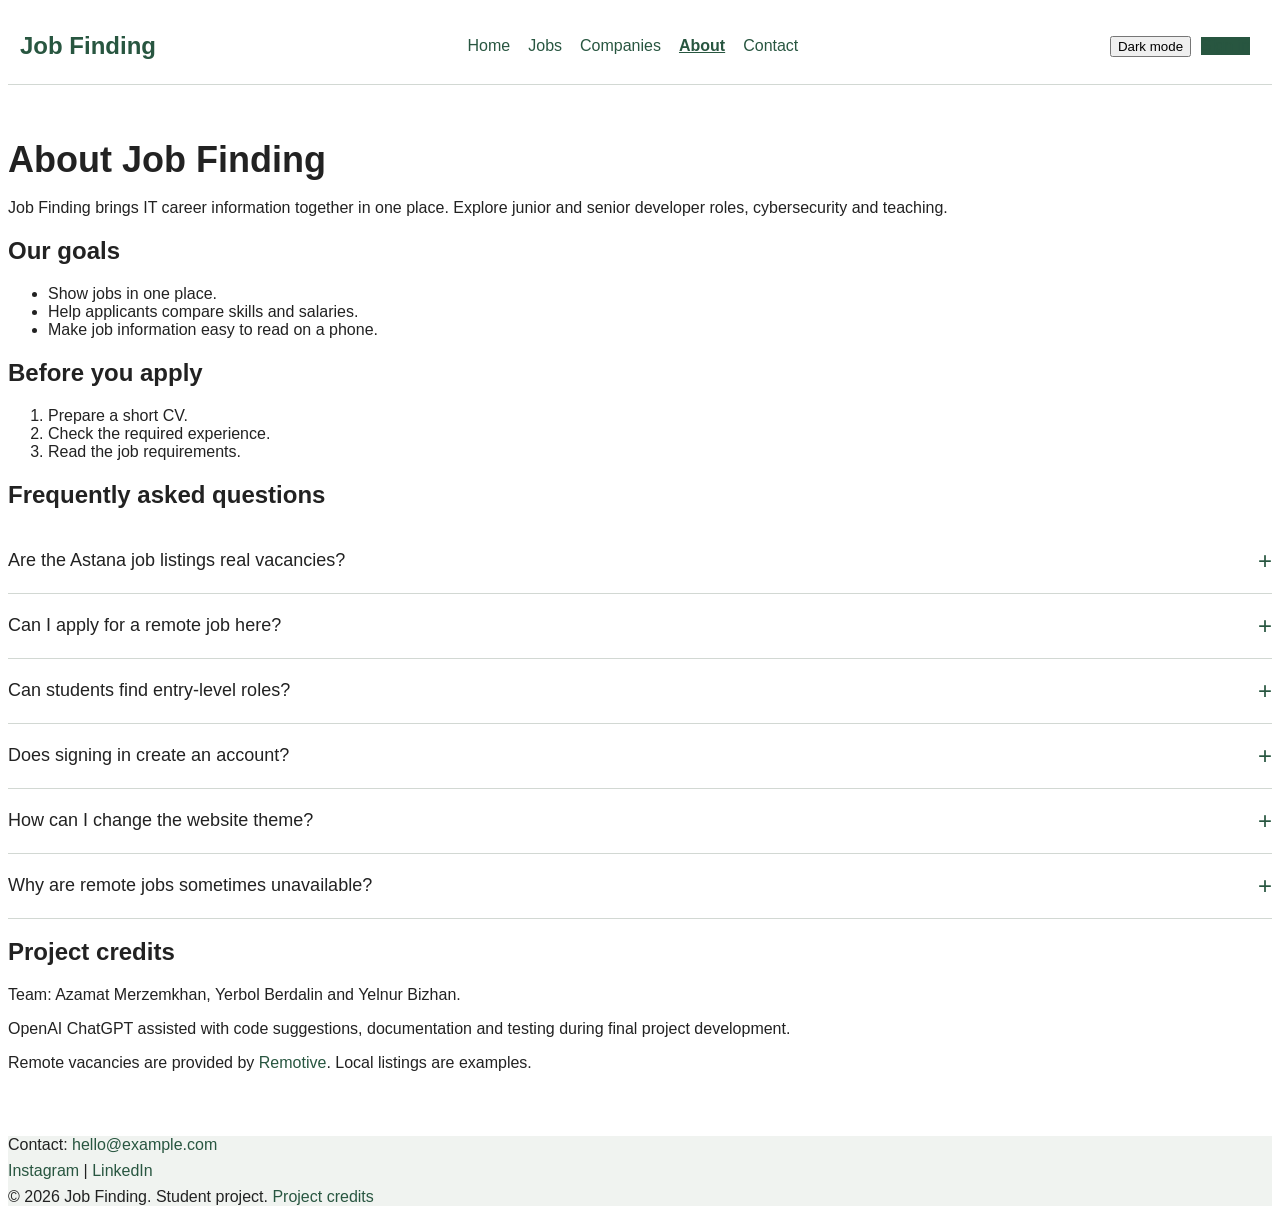
==== about.html @ 55d86b58 "Enhance About page with new features and FAQ Added theme toggle button and sign-in link to header. E" ====
<!DOCTYPE html>
<html lang="en">
<head>
    <meta charset="UTF-8">
    <meta name="viewport" content="width=device-width, initial-scale=1.0">
    <title>About - Job Finding</title>
    <link rel="stylesheet" href="css/bootstrap.min.css">
    <link rel="stylesheet" href="css/style.css">
    <script src="js/jquery-3.7.1.min.js" defer></script>
    <script src="js/script.js" defer></script>
</head>
<body>
    <header class="container">
        <a class="logo" href="index.html">Job Finding</a>
        <nav>
                <a href="index.html">Home</a>
                <a href="jobs.html">Jobs</a>
                <a href="companies.html">Companies</a>
                <a class="active" href="about.html">About</a>
                <a href="contact.html">Contact</a>
        </nav>
        <div class="header-tools">
            <button id="theme-toggle" class="btn btn-outline-secondary btn-sm" type="button" aria-pressed="false">Dark mode</button>
            <a id="sign-in-link" href="contact.html#sign-in" class="btn btn-primary btn-sm">Sign in</a>
            <span id="account-status" role="status"></span>
            <button id="sign-out" class="btn btn-outline-secondary btn-sm" type="button" hidden>Sign out</button>
        </div>
    </header>
    <main class="container">
        <h1>About Job Finding</h1>
        <p>Job Finding brings IT career information together in one place. Explore junior and senior developer roles, cybersecurity and teaching.</p>
        <h2>Our goals</h2>
        <ul>
            <li>Show jobs in one place.</li>
            <li>Help applicants compare skills and salaries.</li>
            <li>Make job information easy to read on a phone.</li>
        </ul>
        <h2>Before you apply</h2>
        <ol>
            <li>Prepare a short CV.</li>
            <li>Check the required experience.</li>
            <li>Read the job requirements.</li>
        </ol>
        <section id="faq" class="mt-4" aria-labelledby="faq-title">
            <h2 id="faq-title">Frequently asked questions</h2>
            <div class="faq-item">
                <h3><button class="faq-question" type="button" aria-expanded="false" aria-controls="faq-answer-1">Are the Astana job listings real vacancies?<span class="faq-indicator" aria-hidden="true">+</span></button></h3>
                <div id="faq-answer-1" class="faq-answer"><p>The four Astana listings are examples for this student project. The remote jobs section loads real listings from Remotive.</p></div>
            </div>
            <div class="faq-item">
                <h3><button class="faq-question" type="button" aria-expanded="false" aria-controls="faq-answer-2">Can I apply for a remote job here?<span class="faq-indicator" aria-hidden="true">+</span></button></h3>
                <div id="faq-answer-2" class="faq-answer"><p>Open a listing on Remotive to read its requirements and application instructions. Applications are handled by the original provider.</p></div>
            </div>
            <div class="faq-item">
                <h3><button class="faq-question" type="button" aria-expanded="false" aria-controls="faq-answer-3">Can students find entry-level roles?<span class="faq-indicator" aria-hidden="true">+</span></button></h3>
                <div id="faq-answer-3" class="faq-answer"><p>Search for junior, intern or entry-level roles and compare the required experience before applying.</p></div>
            </div>
            <div class="faq-item">
                <h3><button class="faq-question" type="button" aria-expanded="false" aria-controls="faq-answer-4">Does signing in create an account?<span class="faq-indicator" aria-hidden="true">+</span></button></h3>
                <div id="faq-answer-4" class="faq-answer"><p>No. Demo sign-in stores your name and email only in this browser. It is not a verified account or secure authentication service.</p></div>
            </div>
            <div class="faq-item">
                <h3><button class="faq-question" type="button" aria-expanded="false" aria-controls="faq-answer-5">How can I change the website theme?<span class="faq-indicator" aria-hidden="true">+</span></button></h3>
                <div id="faq-answer-5" class="faq-answer"><p>Use the Light mode or Dark mode button in the header. Your choice is saved and applies to all pages.</p></div>
            </div>
            <div class="faq-item">
                <h3><button class="faq-question" type="button" aria-expanded="false" aria-controls="faq-answer-6">Why are remote jobs sometimes unavailable?<span class="faq-indicator" aria-hidden="true">+</span></button></h3>
                <div id="faq-answer-6" class="faq-answer"><p>The API may be unavailable or the connection may fail. Use Load jobs to retry. Loaded listings are cached for six hours to reduce requests.</p></div>
            </div>
        </section>
        <section id="credits" class="mt-4">
            <h2>Project credits</h2>
            <p>Team: Azamat Merzemkhan, Yerbol Berdalin and Yelnur Bizhan.</p>
            <p>OpenAI ChatGPT assisted with code suggestions, documentation and testing during final project development.</p>
            <p>Remote vacancies are provided by <a href="https://remotive.com/">Remotive</a>. Local listings are examples.</p>
        </section>
    </main>
    <footer class="text-center p-4">
        <p>Contact: <a href="mailto:hello@example.com">hello@example.com</a></p>
        <a href="https://www.instagram.com/">Instagram</a> | <a href="https://www.linkedin.com/">LinkedIn</a>
        <p>© 2026 Job Finding. Student project. <a href="about.html#credits">Project credits</a></p>
    </footer>
</body>
</html>
---- css/style.css ----
@font-face {
    font-family: JobFont;
    src: url("../fonts/font.ttf");
}

:root {
    --blue: #285640;
    --light: #f0f3f0;
    --text: #222;
}

body {
    font-family: JobFont, Arial, sans-serif;
    color: var(--text);
    background: #fff;
}

header {
    display: flex;
    justify-content: space-between;
    align-items: center;
    padding: 24px 12px;
    border-bottom: 1px solid #ddd;
}

.logo {
    font-size: 24px;
    font-weight: bold;
}

a {
    color: var(--blue);
    text-decoration: none;
}

nav {
    display: flex;
    gap: 18px;
    flex-wrap: wrap;
}

a:hover,
a:focus {
    text-decoration: underline;
}

.active {
    font-weight: bold;
    text-decoration: underline;
}

main {
    padding-top: 30px;
    padding-bottom: 40px;
    min-height: 65vh;
}

h1 {
    font-size: 36px;
    margin-bottom: 18px;
}

h2 {
    font-size: 24px;
}

h3 {
    font-size: 20px;
}

#intro {
    position: relative;
    background: var(--light);
    padding: 30px;
}

.tag {
    display: inline-block;
    color: var(--blue);
    margin-bottom: 12px;
    font-size: 14px;
}

.steps {
    display: grid;
    grid-template-columns: repeat(3, 1fr);
    gap: 16px;
}

.box {
    border: 1px solid #ddd;
    padding: 20px;
    height: 100%;
}

.steps .box:nth-child(2) {
    background: var(--light);
}

.btn-primary {
    background: var(--blue);
    border-color: var(--blue);
}

.btn-primary:hover,
.btn-primary:focus {
    background: #1c3c2d;
}

.work {
    width: 100%;
    max-width: 600px;
}

table {
    width: 100%;
    border-collapse: collapse;
}

th,
td {
    border: 1px solid #ccc;
    padding: 10px;
}

tr:nth-child(even) {
    background: var(--light);
}

form {
    max-width: 450px;
}

label {
    display: block;
    margin-top: 12px;
}

input {
    width: 100%;
    padding: 8px;
    border: 1px solid #aaa;
}

input:focus {
    outline: 2px solid var(--blue);
}

footer {
    background: var(--light);
}

footer p {
    margin: 8px 0;
}

@media (max-width: 992px) {
    .steps {
        grid-template-columns: repeat(2, 1fr);
    }

    h1 {
        font-size: 30px;
    }

    nav {
        gap: 12px;
    }
}

@media (max-width: 576px) {
    header {
        flex-direction: column;
        gap: 15px;
    }

    nav {
        justify-content: center;
    }

    .steps {
        grid-template-columns: 1fr;
    }

    h1 {
        font-size: 26px;
    }

    #intro {
        padding: 20px;
    }

    th,
    td {
        padding: 6px;
        font-size: 13px;
    }
}

.gallery-thumb img {
    display: block;
    width: 100%;
    aspect-ratio: 3 / 2;
    object-fit: cover;
}

#gallery-dialog {
    width: min(92vw, 800px);
}

#gallery-dialog::backdrop {
    background: rgb(0 0 0 / 75%);
}

#gallery-photo {
    display: block;
    width: 100%;
    max-height: 68vh;
    object-fit: contain;
}

#job-dialog {
    width: min(92vw, 460px);
}

#job-dialog::backdrop {
    background: rgb(0 0 0 / 65%);
}
/* Final project */
:root {
    --page: #ffffff;
    --line: #d2d8d3;
}
html[data-bs-theme="dark"] {
    --blue: #9cdbb9;
    --light: #23352c;
    --text: #edf4ef;
    --page: #16221c;
    --line: #506559;
    color-scheme: dark;
}
body {
    background: var(--page);
}
header {
    flex-wrap: wrap;
    gap: 18px;
}
.header-tools {
    display: flex;
    flex-wrap: wrap;
    gap: 10px;
    align-items: center;
}
#account-status {
    font-size: 14px;
    overflow-wrap: anywhere;
}
header, .box, th, td {
    border-color: var(--line);
}
html[data-bs-theme="dark"] input,
html[data-bs-theme="dark"] select,
html[data-bs-theme="dark"] dialog {
    background: var(--page);
    color: var(--text);
    border-color: var(--line);
}
html[data-bs-theme="dark"] .btn-primary {
    background: #9cdbb9;
    color: #14251b;
    border-color: #9cdbb9;
}
html[data-bs-theme="dark"] .btn-primary:hover {
    background: #b8ebcd;
}
html[data-bs-theme="dark"] .btn-outline-secondary {
    color: #e1eee5;
    border-color: #91aa9b;
}
html[data-bs-theme="dark"] .btn-outline-danger,
html[data-bs-theme="dark"] .text-danger {
    color: #ff9f9f !important;
}
html[data-bs-theme="dark"] .text-success {
    color: #9cdbb9 !important;
}
.faq-item {
    border-bottom: 1px solid var(--line);
}
.faq-item h3 {
    margin: 0;
}
.faq-question {
    display: flex;
    justify-content: space-between;
    align-items: center;
    gap: 16px;
    width: 100%;
    border: 0;
    padding: 18px 0;
    background: transparent;
    color: var(--text);
    text-align: left;
    font-size: 18px;
}
.faq-indicator {
    color: var(--blue);
    font-size: 24px;
}
.faq-answer {
    display: none;
    padding: 0 0 12px;
}
.remote-card {
    overflow-wrap: anywhere;
}
[hidden] {
    display: none !important;
}
@media (max-width: 576px) {
    .header-tools {
        justify-content: center;
    }
    #api-results .box {
        padding: 16px;
    }
}
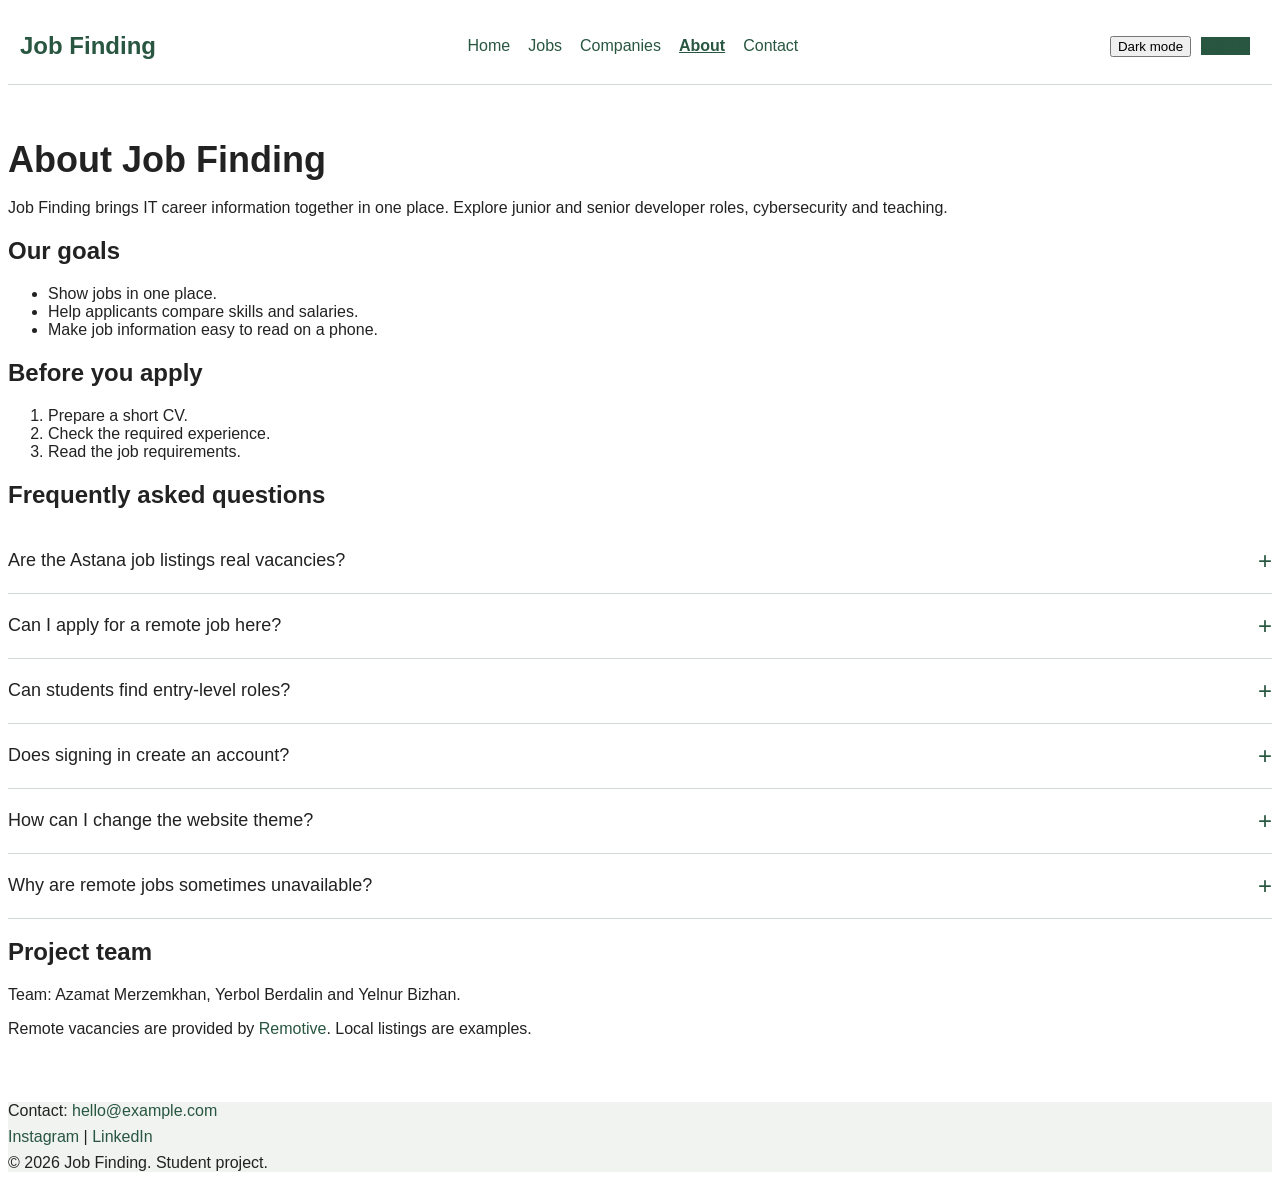
==== commit f754e076: "Change 'Project credits' to 'Project team' Updated section header and removed credits paragraph." ====
--- a/about.html
+++ b/about.html
@@ -5,9 +5,7 @@
     <meta name="viewport" content="width=device-width, initial-scale=1.0">
     <title>About - Job Finding</title>
     <link rel="stylesheet" href="css/bootstrap.min.css">
-    <link rel="stylesheet" href="css/style.css">
-    <script src="js/jquery-3.7.1.min.js" defer></script>
-    <script src="js/script.js" defer></script>
+    <link rel="stylesheet" href="css/style.css?v=final1">
 </head>
 <body>
     <header class="container">
@@ -68,17 +66,18 @@
                 <div id="faq-answer-6" class="faq-answer"><p>The API may be unavailable or the connection may fail. Use Load jobs to retry. Loaded listings are cached for six hours to reduce requests.</p></div>
             </div>
         </section>
-        <section id="credits" class="mt-4">
-            <h2>Project credits</h2>
+        <section id="team" class="mt-4">
+            <h2>Project team</h2>
             <p>Team: Azamat Merzemkhan, Yerbol Berdalin and Yelnur Bizhan.</p>
-            <p>OpenAI ChatGPT assisted with code suggestions, documentation and testing during final project development.</p>
             <p>Remote vacancies are provided by <a href="https://remotive.com/">Remotive</a>. Local listings are examples.</p>
         </section>
     </main>
     <footer class="text-center p-4">
         <p>Contact: <a href="mailto:hello@example.com">hello@example.com</a></p>
         <a href="https://www.instagram.com/">Instagram</a> | <a href="https://www.linkedin.com/">LinkedIn</a>
-        <p>© 2026 Job Finding. Student project. <a href="about.html#credits">Project credits</a></p>
+        <p>© 2026 Job Finding. Student project.</p>
     </footer>
+    <script src="js/jquery-3.7.1.min.js?v=final1"></script>
+    <script src="js/script.js?v=final1"></script>
 </body>
 </html>
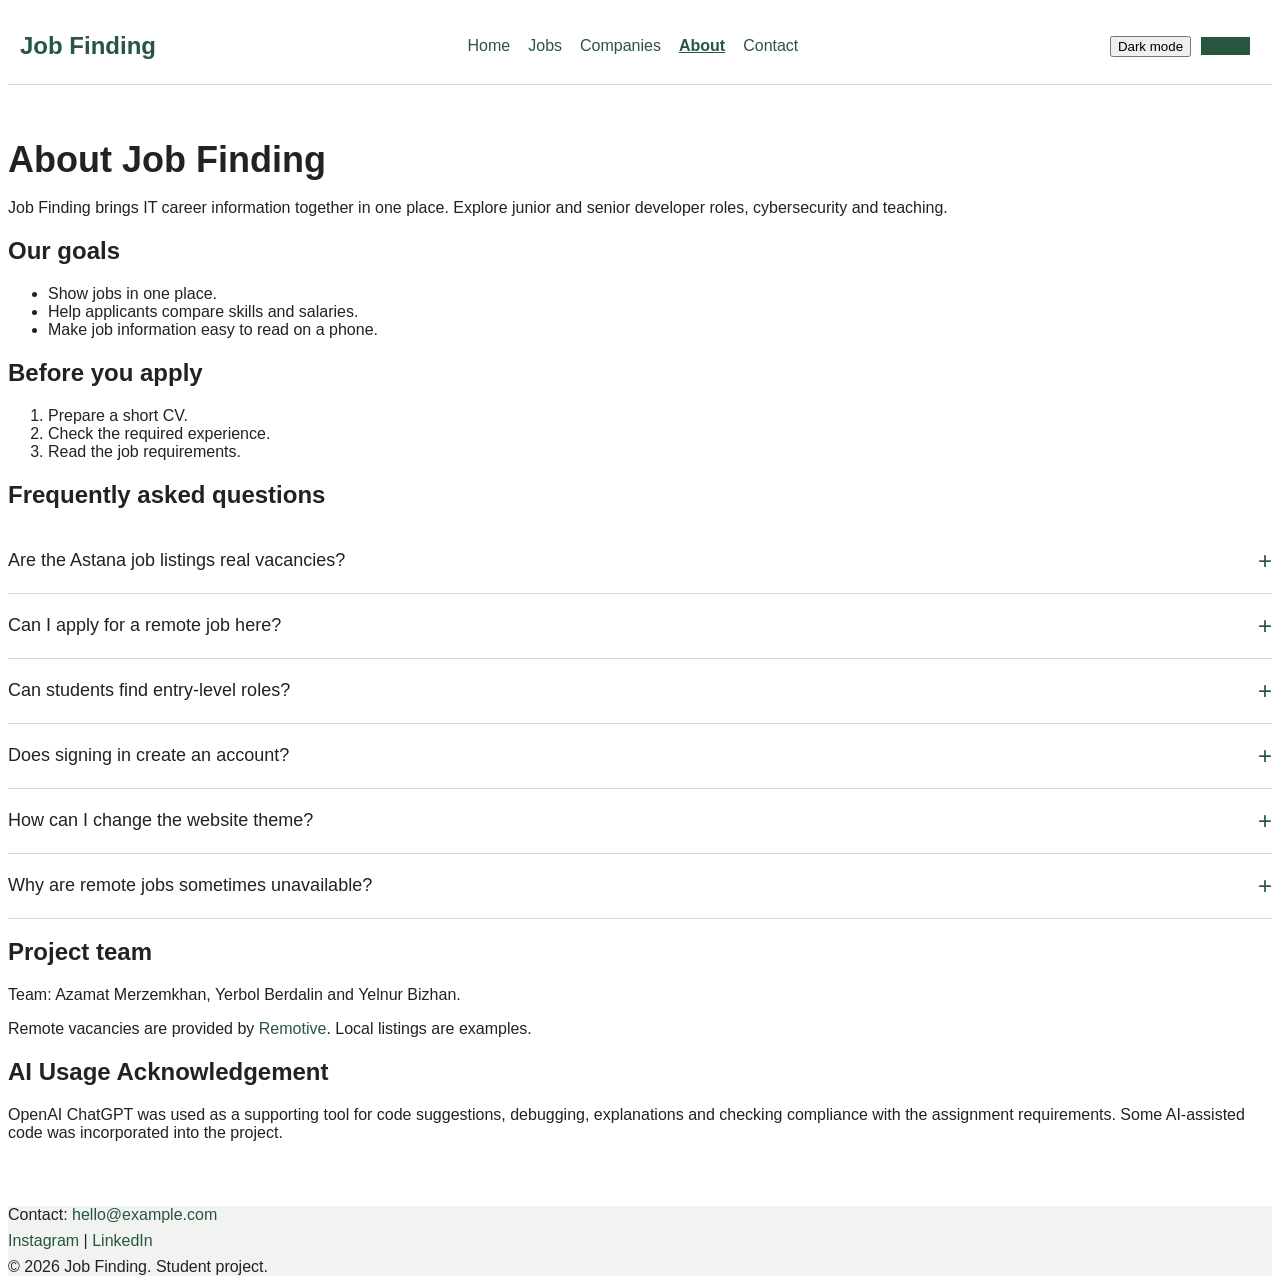
==== commit 391bed0d: "Final" ====
--- a/about.html
+++ b/about.html
@@ -71,6 +71,15 @@
             <p>Team: Azamat Merzemkhan, Yerbol Berdalin and Yelnur Bizhan.</p>
             <p>Remote vacancies are provided by <a href="https://remotive.com/">Remotive</a>. Local listings are examples.</p>
         </section>
+                <section id="ai-usage" class="mt-4" aria-labelledby="ai-usage-title">
+            <h2 id="ai-usage-title">AI Usage Acknowledgement</h2>
+            <p>
+                OpenAI ChatGPT was used as a supporting tool for
+                code suggestions, debugging, explanations and checking
+                compliance with the assignment requirements.
+                Some AI-assisted code was incorporated into the project.
+            </p>
+        </section>
     </main>
     <footer class="text-center p-4">
         <p>Contact: <a href="mailto:hello@example.com">hello@example.com</a></p>
